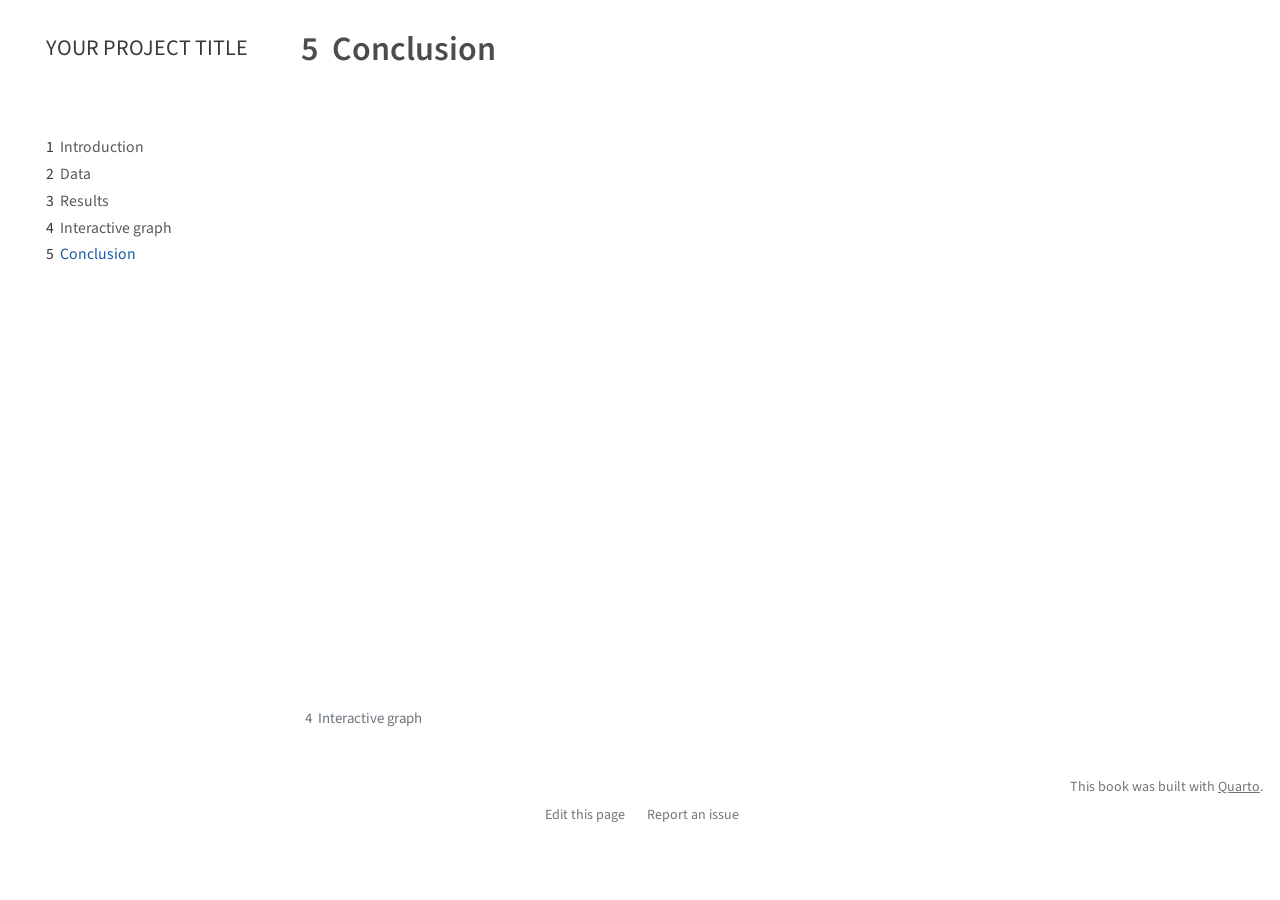
==== docs/conclusion.html @ 17966f96 "Initial commit" ====
<!DOCTYPE html>
<html xmlns="http://www.w3.org/1999/xhtml" lang="en" xml:lang="en"><head>

<meta charset="utf-8">
<meta name="generator" content="quarto-1.3.433">

<meta name="viewport" content="width=device-width, initial-scale=1.0, user-scalable=yes">


<title>YOUR PROJECT TITLE - 5&nbsp; Conclusion</title>
<style>
code{white-space: pre-wrap;}
span.smallcaps{font-variant: small-caps;}
div.columns{display: flex; gap: min(4vw, 1.5em);}
div.column{flex: auto; overflow-x: auto;}
div.hanging-indent{margin-left: 1.5em; text-indent: -1.5em;}
ul.task-list{list-style: none;}
ul.task-list li input[type="checkbox"] {
  width: 0.8em;
  margin: 0 0.8em 0.2em -1em; /* quarto-specific, see https://github.com/quarto-dev/quarto-cli/issues/4556 */ 
  vertical-align: middle;
}
</style>


<script src="site_libs/quarto-nav/quarto-nav.js"></script>
<script src="site_libs/quarto-nav/headroom.min.js"></script>
<script src="site_libs/clipboard/clipboard.min.js"></script>
<script src="site_libs/quarto-search/autocomplete.umd.js"></script>
<script src="site_libs/quarto-search/fuse.min.js"></script>
<script src="site_libs/quarto-search/quarto-search.js"></script>
<meta name="quarto:offset" content="./">
<link href="./d3graph.html" rel="prev">
<script src="site_libs/quarto-html/quarto.js"></script>
<script src="site_libs/quarto-html/popper.min.js"></script>
<script src="site_libs/quarto-html/tippy.umd.min.js"></script>
<script src="site_libs/quarto-html/anchor.min.js"></script>
<link href="site_libs/quarto-html/tippy.css" rel="stylesheet">
<link href="site_libs/quarto-html/quarto-syntax-highlighting.css" rel="stylesheet" id="quarto-text-highlighting-styles">
<script src="site_libs/bootstrap/bootstrap.min.js"></script>
<link href="site_libs/bootstrap/bootstrap-icons.css" rel="stylesheet">
<link href="site_libs/bootstrap/bootstrap.min.css" rel="stylesheet" id="quarto-bootstrap" data-mode="light">
<script id="quarto-search-options" type="application/json">{
  "location": "sidebar",
  "copy-button": false,
  "collapse-after": 3,
  "panel-placement": "start",
  "type": "textbox",
  "limit": 20,
  "language": {
    "search-no-results-text": "No results",
    "search-matching-documents-text": "matching documents",
    "search-copy-link-title": "Copy link to search",
    "search-hide-matches-text": "Hide additional matches",
    "search-more-match-text": "more match in this document",
    "search-more-matches-text": "more matches in this document",
    "search-clear-button-title": "Clear",
    "search-detached-cancel-button-title": "Cancel",
    "search-submit-button-title": "Submit",
    "search-label": "Search"
  }
}</script>


</head>

<body class="nav-sidebar floating">

<div id="quarto-search-results"></div>
  <header id="quarto-header" class="headroom fixed-top">
  <nav class="quarto-secondary-nav">
    <div class="container-fluid d-flex">
      <button type="button" class="quarto-btn-toggle btn" data-bs-toggle="collapse" data-bs-target="#quarto-sidebar,#quarto-sidebar-glass" aria-controls="quarto-sidebar" aria-expanded="false" aria-label="Toggle sidebar navigation" onclick="if (window.quartoToggleHeadroom) { window.quartoToggleHeadroom(); }">
        <i class="bi bi-layout-text-sidebar-reverse"></i>
      </button>
      <nav class="quarto-page-breadcrumbs" aria-label="breadcrumb"><ol class="breadcrumb"><li class="breadcrumb-item"><a href="./conclusion.html"><span class="chapter-number">5</span>&nbsp; <span class="chapter-title">Conclusion</span></a></li></ol></nav>
      <a class="flex-grow-1" role="button" data-bs-toggle="collapse" data-bs-target="#quarto-sidebar,#quarto-sidebar-glass" aria-controls="quarto-sidebar" aria-expanded="false" aria-label="Toggle sidebar navigation" onclick="if (window.quartoToggleHeadroom) { window.quartoToggleHeadroom(); }">      
      </a>
      <button type="button" class="btn quarto-search-button" aria-label="" onclick="window.quartoOpenSearch();">
        <i class="bi bi-search"></i>
      </button>
    </div>
  </nav>
</header>
<!-- content -->
<div id="quarto-content" class="quarto-container page-columns page-rows-contents page-layout-article">
<!-- sidebar -->
  <nav id="quarto-sidebar" class="sidebar collapse collapse-horizontal sidebar-navigation floating overflow-auto">
    <div class="pt-lg-2 mt-2 text-left sidebar-header">
    <div class="sidebar-title mb-0 py-0">
      <a href="./">YOUR PROJECT TITLE</a> 
        <div class="sidebar-tools-main">
    <a href="https://github.com/YOUR_GITHUB_ACCOUNT/REPO_NAME" rel="" title="Source Code" class="quarto-navigation-tool px-1" aria-label="Source Code"><i class="bi bi-github"></i></a>
</div>
    </div>
      </div>
        <div class="mt-2 flex-shrink-0 align-items-center">
        <div class="sidebar-search">
        <div id="quarto-search" class="" title="Search"></div>
        </div>
        </div>
    <div class="sidebar-menu-container"> 
    <ul class="list-unstyled mt-1">
        <li class="sidebar-item">
  <div class="sidebar-item-container"> 
  <a href="./index.html" class="sidebar-item-text sidebar-link">
 <span class="menu-text"><span class="chapter-number">1</span>&nbsp; <span class="chapter-title">Introduction</span></span></a>
  </div>
</li>
        <li class="sidebar-item">
  <div class="sidebar-item-container"> 
  <a href="./data.html" class="sidebar-item-text sidebar-link">
 <span class="menu-text"><span class="chapter-number">2</span>&nbsp; <span class="chapter-title">Data</span></span></a>
  </div>
</li>
        <li class="sidebar-item">
  <div class="sidebar-item-container"> 
  <a href="./results.html" class="sidebar-item-text sidebar-link">
 <span class="menu-text"><span class="chapter-number">3</span>&nbsp; <span class="chapter-title">Results</span></span></a>
  </div>
</li>
        <li class="sidebar-item">
  <div class="sidebar-item-container"> 
  <a href="./d3graph.html" class="sidebar-item-text sidebar-link">
 <span class="menu-text"><span class="chapter-number">4</span>&nbsp; <span class="chapter-title">Interactive graph</span></span></a>
  </div>
</li>
        <li class="sidebar-item">
  <div class="sidebar-item-container"> 
  <a href="./conclusion.html" class="sidebar-item-text sidebar-link active">
 <span class="menu-text"><span class="chapter-number">5</span>&nbsp; <span class="chapter-title">Conclusion</span></span></a>
  </div>
</li>
    </ul>
    </div>
</nav>
<div id="quarto-sidebar-glass" data-bs-toggle="collapse" data-bs-target="#quarto-sidebar,#quarto-sidebar-glass"></div>
<!-- margin-sidebar -->
    <div id="quarto-margin-sidebar" class="sidebar margin-sidebar">
        
    </div>
<!-- main -->
<main class="content" id="quarto-document-content">

<header id="title-block-header" class="quarto-title-block default">
<div class="quarto-title">
<h1 class="title"><span class="chapter-number">5</span>&nbsp; <span class="chapter-title">Conclusion</span></h1>
</div>



<div class="quarto-title-meta">

    
  
    
  </div>
  

</header>




</main> <!-- /main -->
<script id="quarto-html-after-body" type="application/javascript">
window.document.addEventListener("DOMContentLoaded", function (event) {
  const toggleBodyColorMode = (bsSheetEl) => {
    const mode = bsSheetEl.getAttribute("data-mode");
    const bodyEl = window.document.querySelector("body");
    if (mode === "dark") {
      bodyEl.classList.add("quarto-dark");
      bodyEl.classList.remove("quarto-light");
    } else {
      bodyEl.classList.add("quarto-light");
      bodyEl.classList.remove("quarto-dark");
    }
  }
  const toggleBodyColorPrimary = () => {
    const bsSheetEl = window.document.querySelector("link#quarto-bootstrap");
    if (bsSheetEl) {
      toggleBodyColorMode(bsSheetEl);
    }
  }
  toggleBodyColorPrimary();  
  const icon = "";
  const anchorJS = new window.AnchorJS();
  anchorJS.options = {
    placement: 'right',
    icon: icon
  };
  anchorJS.add('.anchored');
  const isCodeAnnotation = (el) => {
    for (const clz of el.classList) {
      if (clz.startsWith('code-annotation-')) {                     
        return true;
      }
    }
    return false;
  }
  const clipboard = new window.ClipboardJS('.code-copy-button', {
    text: function(trigger) {
      const codeEl = trigger.previousElementSibling.cloneNode(true);
      for (const childEl of codeEl.children) {
        if (isCodeAnnotation(childEl)) {
          childEl.remove();
        }
      }
      return codeEl.innerText;
    }
  });
  clipboard.on('success', function(e) {
    // button target
    const button = e.trigger;
    // don't keep focus
    button.blur();
    // flash "checked"
    button.classList.add('code-copy-button-checked');
    var currentTitle = button.getAttribute("title");
    button.setAttribute("title", "Copied!");
    let tooltip;
    if (window.bootstrap) {
      button.setAttribute("data-bs-toggle", "tooltip");
      button.setAttribute("data-bs-placement", "left");
      button.setAttribute("data-bs-title", "Copied!");
      tooltip = new bootstrap.Tooltip(button, 
        { trigger: "manual", 
          customClass: "code-copy-button-tooltip",
          offset: [0, -8]});
      tooltip.show();    
    }
    setTimeout(function() {
      if (tooltip) {
        tooltip.hide();
        button.removeAttribute("data-bs-title");
        button.removeAttribute("data-bs-toggle");
        button.removeAttribute("data-bs-placement");
      }
      button.setAttribute("title", currentTitle);
      button.classList.remove('code-copy-button-checked');
    }, 1000);
    // clear code selection
    e.clearSelection();
  });
  function tippyHover(el, contentFn) {
    const config = {
      allowHTML: true,
      content: contentFn,
      maxWidth: 500,
      delay: 100,
      arrow: false,
      appendTo: function(el) {
          return el.parentElement;
      },
      interactive: true,
      interactiveBorder: 10,
      theme: 'quarto',
      placement: 'bottom-start'
    };
    window.tippy(el, config); 
  }
  const noterefs = window.document.querySelectorAll('a[role="doc-noteref"]');
  for (var i=0; i<noterefs.length; i++) {
    const ref = noterefs[i];
    tippyHover(ref, function() {
      // use id or data attribute instead here
      let href = ref.getAttribute('data-footnote-href') || ref.getAttribute('href');
      try { href = new URL(href).hash; } catch {}
      const id = href.replace(/^#\/?/, "");
      const note = window.document.getElementById(id);
      return note.innerHTML;
    });
  }
      let selectedAnnoteEl;
      const selectorForAnnotation = ( cell, annotation) => {
        let cellAttr = 'data-code-cell="' + cell + '"';
        let lineAttr = 'data-code-annotation="' +  annotation + '"';
        const selector = 'span[' + cellAttr + '][' + lineAttr + ']';
        return selector;
      }
      const selectCodeLines = (annoteEl) => {
        const doc = window.document;
        const targetCell = annoteEl.getAttribute("data-target-cell");
        const targetAnnotation = annoteEl.getAttribute("data-target-annotation");
        const annoteSpan = window.document.querySelector(selectorForAnnotation(targetCell, targetAnnotation));
        const lines = annoteSpan.getAttribute("data-code-lines").split(",");
        const lineIds = lines.map((line) => {
          return targetCell + "-" + line;
        })
        let top = null;
        let height = null;
        let parent = null;
        if (lineIds.length > 0) {
            //compute the position of the single el (top and bottom and make a div)
            const el = window.document.getElementById(lineIds[0]);
            top = el.offsetTop;
            height = el.offsetHeight;
            parent = el.parentElement.parentElement;
          if (lineIds.length > 1) {
            const lastEl = window.document.getElementById(lineIds[lineIds.length - 1]);
            const bottom = lastEl.offsetTop + lastEl.offsetHeight;
            height = bottom - top;
          }
          if (top !== null && height !== null && parent !== null) {
            // cook up a div (if necessary) and position it 
            let div = window.document.getElementById("code-annotation-line-highlight");
            if (div === null) {
              div = window.document.createElement("div");
              div.setAttribute("id", "code-annotation-line-highlight");
              div.style.position = 'absolute';
              parent.appendChild(div);
            }
            div.style.top = top - 2 + "px";
            div.style.height = height + 4 + "px";
            let gutterDiv = window.document.getElementById("code-annotation-line-highlight-gutter");
            if (gutterDiv === null) {
              gutterDiv = window.document.createElement("div");
              gutterDiv.setAttribute("id", "code-annotation-line-highlight-gutter");
              gutterDiv.style.position = 'absolute';
              const codeCell = window.document.getElementById(targetCell);
              const gutter = codeCell.querySelector('.code-annotation-gutter');
              gutter.appendChild(gutterDiv);
            }
            gutterDiv.style.top = top - 2 + "px";
            gutterDiv.style.height = height + 4 + "px";
          }
          selectedAnnoteEl = annoteEl;
        }
      };
      const unselectCodeLines = () => {
        const elementsIds = ["code-annotation-line-highlight", "code-annotation-line-highlight-gutter"];
        elementsIds.forEach((elId) => {
          const div = window.document.getElementById(elId);
          if (div) {
            div.remove();
          }
        });
        selectedAnnoteEl = undefined;
      };
      // Attach click handler to the DT
      const annoteDls = window.document.querySelectorAll('dt[data-target-cell]');
      for (const annoteDlNode of annoteDls) {
        annoteDlNode.addEventListener('click', (event) => {
          const clickedEl = event.target;
          if (clickedEl !== selectedAnnoteEl) {
            unselectCodeLines();
            const activeEl = window.document.querySelector('dt[data-target-cell].code-annotation-active');
            if (activeEl) {
              activeEl.classList.remove('code-annotation-active');
            }
            selectCodeLines(clickedEl);
            clickedEl.classList.add('code-annotation-active');
          } else {
            // Unselect the line
            unselectCodeLines();
            clickedEl.classList.remove('code-annotation-active');
          }
        });
      }
  const findCites = (el) => {
    const parentEl = el.parentElement;
    if (parentEl) {
      const cites = parentEl.dataset.cites;
      if (cites) {
        return {
          el,
          cites: cites.split(' ')
        };
      } else {
        return findCites(el.parentElement)
      }
    } else {
      return undefined;
    }
  };
  var bibliorefs = window.document.querySelectorAll('a[role="doc-biblioref"]');
  for (var i=0; i<bibliorefs.length; i++) {
    const ref = bibliorefs[i];
    const citeInfo = findCites(ref);
    if (citeInfo) {
      tippyHover(citeInfo.el, function() {
        var popup = window.document.createElement('div');
        citeInfo.cites.forEach(function(cite) {
          var citeDiv = window.document.createElement('div');
          citeDiv.classList.add('hanging-indent');
          citeDiv.classList.add('csl-entry');
          var biblioDiv = window.document.getElementById('ref-' + cite);
          if (biblioDiv) {
            citeDiv.innerHTML = biblioDiv.innerHTML;
          }
          popup.appendChild(citeDiv);
        });
        return popup.innerHTML;
      });
    }
  }
});
</script>
<nav class="page-navigation">
  <div class="nav-page nav-page-previous">
      <a href="./d3graph.html" class="pagination-link">
        <i class="bi bi-arrow-left-short"></i> <span class="nav-page-text"><span class="chapter-number">4</span>&nbsp; <span class="chapter-title">Interactive graph</span></span>
      </a>          
  </div>
  <div class="nav-page nav-page-next">
  </div>
</nav>
</div> <!-- /content -->
<footer class="footer">
  <div class="nav-footer">
    <div class="nav-footer-left">
      &nbsp;
    </div>   
    <div class="nav-footer-center">
      &nbsp;
    <div class="toc-actions"><div><i class="bi bi-github"></i></div><div class="action-links"><p><a href="https://github.com/YOUR_GITHUB_ACCOUNT/REPO_NAME/edit/main/conclusion.qmd" class="toc-action">Edit this page</a></p><p><a href="https://github.com/YOUR_GITHUB_ACCOUNT/REPO_NAME/issues/new" class="toc-action">Report an issue</a></p></div></div></div>
    <div class="nav-footer-right">This book was built with <a href="https://quarto.org/">Quarto</a>.</div>
  </div>
</footer>



</body></html>
---- docs/site_libs/quarto-html/tippy.css ----
.tippy-box[data-animation=fade][data-state=hidden]{opacity:0}[data-tippy-root]{max-width:calc(100vw - 10px)}.tippy-box{position:relative;background-color:#333;color:#fff;border-radius:4px;font-size:14px;line-height:1.4;white-space:normal;outline:0;transition-property:transform,visibility,opacity}.tippy-box[data-placement^=top]>.tippy-arrow{bottom:0}.tippy-box[data-placement^=top]>.tippy-arrow:before{bottom:-7px;left:0;border-width:8px 8px 0;border-top-color:initial;transform-origin:center top}.tippy-box[data-placement^=bottom]>.tippy-arrow{top:0}.tippy-box[data-placement^=bottom]>.tippy-arrow:before{top:-7px;left:0;border-width:0 8px 8px;border-bottom-color:initial;transform-origin:center bottom}.tippy-box[data-placement^=left]>.tippy-arrow{right:0}.tippy-box[data-placement^=left]>.tippy-arrow:before{border-width:8px 0 8px 8px;border-left-color:initial;right:-7px;transform-origin:center left}.tippy-box[data-placement^=right]>.tippy-arrow{left:0}.tippy-box[data-placement^=right]>.tippy-arrow:before{left:-7px;border-width:8px 8px 8px 0;border-right-color:initial;transform-origin:center right}.tippy-box[data-inertia][data-state=visible]{transition-timing-function:cubic-bezier(.54,1.5,.38,1.11)}.tippy-arrow{width:16px;height:16px;color:#333}.tippy-arrow:before{content:"";position:absolute;border-color:transparent;border-style:solid}.tippy-content{position:relative;padding:5px 9px;z-index:1}
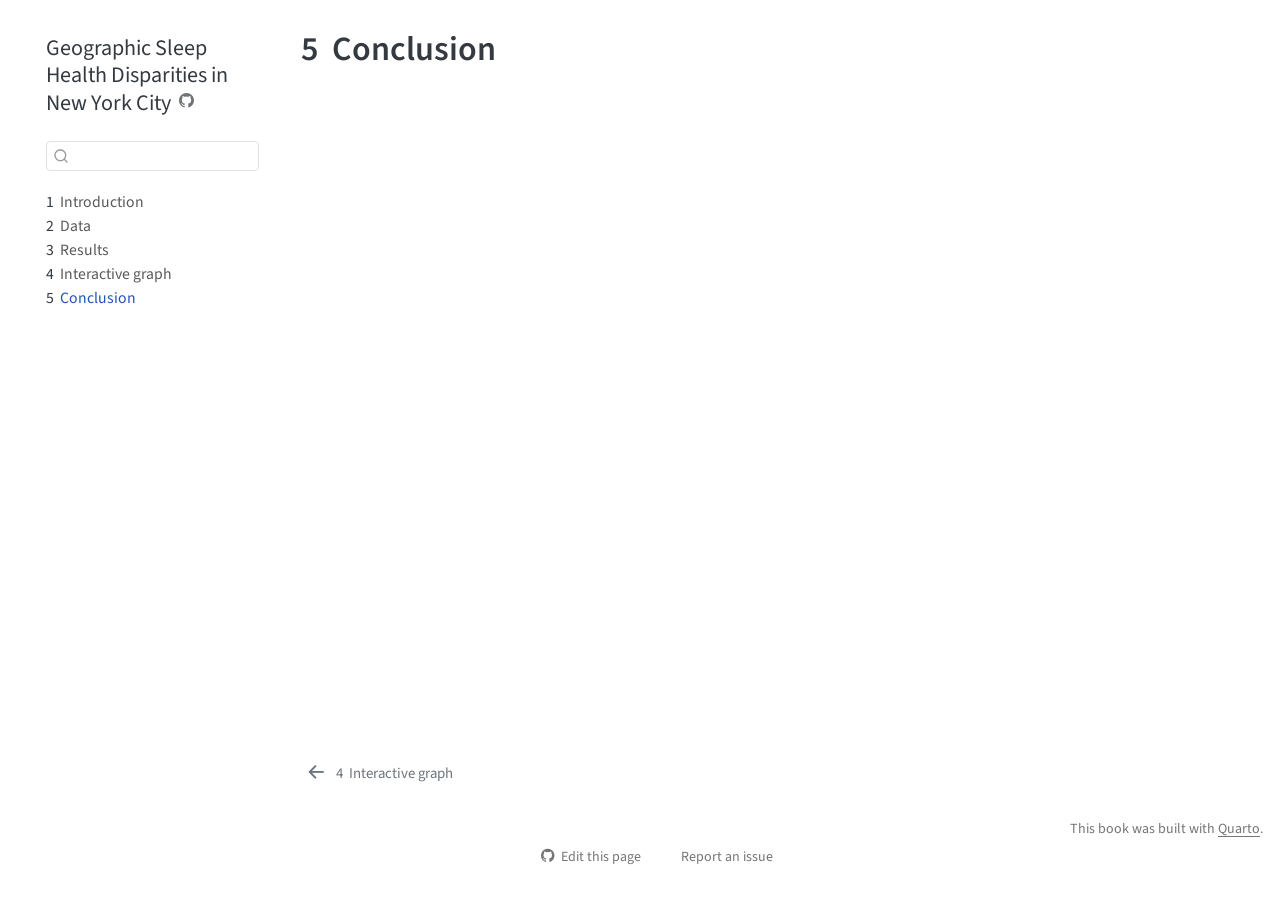
==== commit 84237b37: "initial render" ====
--- a/docs/conclusion.html
+++ b/docs/conclusion.html
@@ -2,12 +2,12 @@
 <html xmlns="http://www.w3.org/1999/xhtml" lang="en" xml:lang="en"><head>
 
 <meta charset="utf-8">
-<meta name="generator" content="quarto-1.3.433">
+<meta name="generator" content="quarto-1.5.57">
 
 <meta name="viewport" content="width=device-width, initial-scale=1.0, user-scalable=yes">
 
 
-<title>YOUR PROJECT TITLE - 5&nbsp; Conclusion</title>
+<title>5&nbsp; Conclusion – Geographic Sleep Health Disparities in New York City</title>
 <style>
 code{white-space: pre-wrap;}
 span.smallcaps{font-variant: small-caps;}
@@ -46,7 +46,13 @@
   "collapse-after": 3,
   "panel-placement": "start",
   "type": "textbox",
-  "limit": 20,
+  "limit": 50,
+  "keyboard-shortcut": [
+    "f",
+    "/",
+    "s"
+  ],
+  "show-item-context": false,
   "language": {
     "search-no-results-text": "No results",
     "search-matching-documents-text": "matching documents",
@@ -55,6 +61,7 @@
     "search-more-match-text": "more match in this document",
     "search-more-matches-text": "more matches in this document",
     "search-clear-button-title": "Clear",
+    "search-text-placeholder": "",
     "search-detached-cancel-button-title": "Cancel",
     "search-submit-button-title": "Submit",
     "search-label": "Search"
@@ -70,13 +77,13 @@
   <header id="quarto-header" class="headroom fixed-top">
   <nav class="quarto-secondary-nav">
     <div class="container-fluid d-flex">
-      <button type="button" class="quarto-btn-toggle btn" data-bs-toggle="collapse" data-bs-target="#quarto-sidebar,#quarto-sidebar-glass" aria-controls="quarto-sidebar" aria-expanded="false" aria-label="Toggle sidebar navigation" onclick="if (window.quartoToggleHeadroom) { window.quartoToggleHeadroom(); }">
+      <button type="button" class="quarto-btn-toggle btn" data-bs-toggle="collapse" role="button" data-bs-target=".quarto-sidebar-collapse-item" aria-controls="quarto-sidebar" aria-expanded="false" aria-label="Toggle sidebar navigation" onclick="if (window.quartoToggleHeadroom) { window.quartoToggleHeadroom(); }">
         <i class="bi bi-layout-text-sidebar-reverse"></i>
       </button>
-      <nav class="quarto-page-breadcrumbs" aria-label="breadcrumb"><ol class="breadcrumb"><li class="breadcrumb-item"><a href="./conclusion.html"><span class="chapter-number">5</span>&nbsp; <span class="chapter-title">Conclusion</span></a></li></ol></nav>
-      <a class="flex-grow-1" role="button" data-bs-toggle="collapse" data-bs-target="#quarto-sidebar,#quarto-sidebar-glass" aria-controls="quarto-sidebar" aria-expanded="false" aria-label="Toggle sidebar navigation" onclick="if (window.quartoToggleHeadroom) { window.quartoToggleHeadroom(); }">      
-      </a>
-      <button type="button" class="btn quarto-search-button" aria-label="" onclick="window.quartoOpenSearch();">
+        <nav class="quarto-page-breadcrumbs" aria-label="breadcrumb"><ol class="breadcrumb"><li class="breadcrumb-item"><a href="./conclusion.html"><span class="chapter-number">5</span>&nbsp; <span class="chapter-title">Conclusion</span></a></li></ol></nav>
+        <a class="flex-grow-1" role="navigation" data-bs-toggle="collapse" data-bs-target=".quarto-sidebar-collapse-item" aria-controls="quarto-sidebar" aria-expanded="false" aria-label="Toggle sidebar navigation" onclick="if (window.quartoToggleHeadroom) { window.quartoToggleHeadroom(); }">      
+        </a>
+      <button type="button" class="btn quarto-search-button" aria-label="Search" onclick="window.quartoOpenSearch();">
         <i class="bi bi-search"></i>
       </button>
     </div>
@@ -85,12 +92,12 @@
 <!-- content -->
 <div id="quarto-content" class="quarto-container page-columns page-rows-contents page-layout-article">
 <!-- sidebar -->
-  <nav id="quarto-sidebar" class="sidebar collapse collapse-horizontal sidebar-navigation floating overflow-auto">
+  <nav id="quarto-sidebar" class="sidebar collapse collapse-horizontal quarto-sidebar-collapse-item sidebar-navigation floating overflow-auto">
     <div class="pt-lg-2 mt-2 text-left sidebar-header">
     <div class="sidebar-title mb-0 py-0">
-      <a href="./">YOUR PROJECT TITLE</a> 
+      <a href="./">Geographic Sleep Health Disparities in New York City</a> 
         <div class="sidebar-tools-main">
-    <a href="https://github.com/YOUR_GITHUB_ACCOUNT/REPO_NAME" rel="" title="Source Code" class="quarto-navigation-tool px-1" aria-label="Source Code"><i class="bi bi-github"></i></a>
+    <a href="https://github.com/cj-concepcion/sleep-health" title="Source Code" class="quarto-navigation-tool px-1" aria-label="Source Code"><i class="bi bi-github"></i></a>
 </div>
     </div>
       </div>
@@ -134,9 +141,9 @@
     </ul>
     </div>
 </nav>
-<div id="quarto-sidebar-glass" data-bs-toggle="collapse" data-bs-target="#quarto-sidebar,#quarto-sidebar-glass"></div>
+<div id="quarto-sidebar-glass" class="quarto-sidebar-collapse-item" data-bs-toggle="collapse" data-bs-target=".quarto-sidebar-collapse-item"></div>
 <!-- margin-sidebar -->
-    <div id="quarto-margin-sidebar" class="sidebar margin-sidebar">
+    <div id="quarto-margin-sidebar" class="sidebar margin-sidebar zindex-bottom">
         
     </div>
 <!-- main -->
@@ -157,7 +164,9 @@
   </div>
   
 
+
 </header>
+
 
 
 
@@ -198,18 +207,7 @@
     }
     return false;
   }
-  const clipboard = new window.ClipboardJS('.code-copy-button', {
-    text: function(trigger) {
-      const codeEl = trigger.previousElementSibling.cloneNode(true);
-      for (const childEl of codeEl.children) {
-        if (isCodeAnnotation(childEl)) {
-          childEl.remove();
-        }
-      }
-      return codeEl.innerText;
-    }
-  });
-  clipboard.on('success', function(e) {
+  const onCopySuccess = function(e) {
     // button target
     const button = e.trigger;
     // don't keep focus
@@ -241,11 +239,50 @@
     }, 1000);
     // clear code selection
     e.clearSelection();
+  }
+  const getTextToCopy = function(trigger) {
+      const codeEl = trigger.previousElementSibling.cloneNode(true);
+      for (const childEl of codeEl.children) {
+        if (isCodeAnnotation(childEl)) {
+          childEl.remove();
+        }
+      }
+      return codeEl.innerText;
+  }
+  const clipboard = new window.ClipboardJS('.code-copy-button:not([data-in-quarto-modal])', {
+    text: getTextToCopy
   });
-  function tippyHover(el, contentFn) {
+  clipboard.on('success', onCopySuccess);
+  if (window.document.getElementById('quarto-embedded-source-code-modal')) {
+    // For code content inside modals, clipBoardJS needs to be initialized with a container option
+    // TODO: Check when it could be a function (https://github.com/zenorocha/clipboard.js/issues/860)
+    const clipboardModal = new window.ClipboardJS('.code-copy-button[data-in-quarto-modal]', {
+      text: getTextToCopy,
+      container: window.document.getElementById('quarto-embedded-source-code-modal')
+    });
+    clipboardModal.on('success', onCopySuccess);
+  }
+    var localhostRegex = new RegExp(/^(?:http|https):\/\/localhost\:?[0-9]*\//);
+    var mailtoRegex = new RegExp(/^mailto:/);
+      var filterRegex = new RegExp('/' + window.location.host + '/');
+    var isInternal = (href) => {
+        return filterRegex.test(href) || localhostRegex.test(href) || mailtoRegex.test(href);
+    }
+    // Inspect non-navigation links and adorn them if external
+ 	var links = window.document.querySelectorAll('a[href]:not(.nav-link):not(.navbar-brand):not(.toc-action):not(.sidebar-link):not(.sidebar-item-toggle):not(.pagination-link):not(.no-external):not([aria-hidden]):not(.dropdown-item):not(.quarto-navigation-tool):not(.about-link)');
+    for (var i=0; i<links.length; i++) {
+      const link = links[i];
+      if (!isInternal(link.href)) {
+        // undo the damage that might have been done by quarto-nav.js in the case of
+        // links that we want to consider external
+        if (link.dataset.originalHref !== undefined) {
+          link.href = link.dataset.originalHref;
+        }
+      }
+    }
+  function tippyHover(el, contentFn, onTriggerFn, onUntriggerFn) {
     const config = {
       allowHTML: true,
-      content: contentFn,
       maxWidth: 500,
       delay: 100,
       arrow: false,
@@ -255,8 +292,17 @@
       interactive: true,
       interactiveBorder: 10,
       theme: 'quarto',
-      placement: 'bottom-start'
+      placement: 'bottom-start',
     };
+    if (contentFn) {
+      config.content = contentFn;
+    }
+    if (onTriggerFn) {
+      config.onTrigger = onTriggerFn;
+    }
+    if (onUntriggerFn) {
+      config.onUntrigger = onUntriggerFn;
+    }
     window.tippy(el, config); 
   }
   const noterefs = window.document.querySelectorAll('a[role="doc-noteref"]');
@@ -268,7 +314,130 @@
       try { href = new URL(href).hash; } catch {}
       const id = href.replace(/^#\/?/, "");
       const note = window.document.getElementById(id);
-      return note.innerHTML;
+      if (note) {
+        return note.innerHTML;
+      } else {
+        return "";
+      }
+    });
+  }
+  const xrefs = window.document.querySelectorAll('a.quarto-xref');
+  const processXRef = (id, note) => {
+    // Strip column container classes
+    const stripColumnClz = (el) => {
+      el.classList.remove("page-full", "page-columns");
+      if (el.children) {
+        for (const child of el.children) {
+          stripColumnClz(child);
+        }
+      }
+    }
+    stripColumnClz(note)
+    if (id === null || id.startsWith('sec-')) {
+      // Special case sections, only their first couple elements
+      const container = document.createElement("div");
+      if (note.children && note.children.length > 2) {
+        container.appendChild(note.children[0].cloneNode(true));
+        for (let i = 1; i < note.children.length; i++) {
+          const child = note.children[i];
+          if (child.tagName === "P" && child.innerText === "") {
+            continue;
+          } else {
+            container.appendChild(child.cloneNode(true));
+            break;
+          }
+        }
+        if (window.Quarto?.typesetMath) {
+          window.Quarto.typesetMath(container);
+        }
+        return container.innerHTML
+      } else {
+        if (window.Quarto?.typesetMath) {
+          window.Quarto.typesetMath(note);
+        }
+        return note.innerHTML;
+      }
+    } else {
+      // Remove any anchor links if they are present
+      const anchorLink = note.querySelector('a.anchorjs-link');
+      if (anchorLink) {
+        anchorLink.remove();
+      }
+      if (window.Quarto?.typesetMath) {
+        window.Quarto.typesetMath(note);
+      }
+      // TODO in 1.5, we should make sure this works without a callout special case
+      if (note.classList.contains("callout")) {
+        return note.outerHTML;
+      } else {
+        return note.innerHTML;
+      }
+    }
+  }
+  for (var i=0; i<xrefs.length; i++) {
+    const xref = xrefs[i];
+    tippyHover(xref, undefined, function(instance) {
+      instance.disable();
+      let url = xref.getAttribute('href');
+      let hash = undefined; 
+      if (url.startsWith('#')) {
+        hash = url;
+      } else {
+        try { hash = new URL(url).hash; } catch {}
+      }
+      if (hash) {
+        const id = hash.replace(/^#\/?/, "");
+        const note = window.document.getElementById(id);
+        if (note !== null) {
+          try {
+            const html = processXRef(id, note.cloneNode(true));
+            instance.setContent(html);
+          } finally {
+            instance.enable();
+            instance.show();
+          }
+        } else {
+          // See if we can fetch this
+          fetch(url.split('#')[0])
+          .then(res => res.text())
+          .then(html => {
+            const parser = new DOMParser();
+            const htmlDoc = parser.parseFromString(html, "text/html");
+            const note = htmlDoc.getElementById(id);
+            if (note !== null) {
+              const html = processXRef(id, note);
+              instance.setContent(html);
+            } 
+          }).finally(() => {
+            instance.enable();
+            instance.show();
+          });
+        }
+      } else {
+        // See if we can fetch a full url (with no hash to target)
+        // This is a special case and we should probably do some content thinning / targeting
+        fetch(url)
+        .then(res => res.text())
+        .then(html => {
+          const parser = new DOMParser();
+          const htmlDoc = parser.parseFromString(html, "text/html");
+          const note = htmlDoc.querySelector('main.content');
+          if (note !== null) {
+            // This should only happen for chapter cross references
+            // (since there is no id in the URL)
+            // remove the first header
+            if (note.children.length > 0 && note.children[0].tagName === "HEADER") {
+              note.children[0].remove();
+            }
+            const html = processXRef(null, note);
+            instance.setContent(html);
+          } 
+        }).finally(() => {
+          instance.enable();
+          instance.show();
+        });
+      }
+    }, function(instance) {
     });
   }
       let selectedAnnoteEl;
@@ -312,6 +481,7 @@
             }
             div.style.top = top - 2 + "px";
             div.style.height = height + 4 + "px";
+            div.style.left = 0;
             let gutterDiv = window.document.getElementById("code-annotation-line-highlight-gutter");
             if (gutterDiv === null) {
               gutterDiv = window.document.createElement("div");
@@ -337,6 +507,32 @@
         });
         selectedAnnoteEl = undefined;
       };
+        // Handle positioning of the toggle
+    window.addEventListener(
+      "resize",
+      throttle(() => {
+        elRect = undefined;
+        if (selectedAnnoteEl) {
+          selectCodeLines(selectedAnnoteEl);
+        }
+      }, 10)
+    );
+    function throttle(fn, ms) {
+    let throttle = false;
+    let timer;
+      return (...args) => {
+        if(!throttle) { // first call gets through
+            fn.apply(this, args);
+            throttle = true;
+        } else { // all the others get throttled
+            if(timer) clearTimeout(timer); // cancel #2
+            timer = setTimeout(() => {
+              fn.apply(this, args);
+              timer = throttle = false;
+            }, ms);
+        }
+      };
+    }
       // Attach click handler to the DT
       const annoteDls = window.document.querySelectorAll('dt[data-target-cell]');
       for (const annoteDlNode of annoteDls) {
@@ -398,7 +594,7 @@
 </script>
 <nav class="page-navigation">
   <div class="nav-page nav-page-previous">
-      <a href="./d3graph.html" class="pagination-link">
+      <a href="./d3graph.html" class="pagination-link" aria-label="Interactive graph">
         <i class="bi bi-arrow-left-short"></i> <span class="nav-page-text"><span class="chapter-number">4</span>&nbsp; <span class="chapter-title">Interactive graph</span></span>
       </a>          
   </div>
@@ -413,11 +609,14 @@
     </div>   
     <div class="nav-footer-center">
       &nbsp;
-    <div class="toc-actions"><div><i class="bi bi-github"></i></div><div class="action-links"><p><a href="https://github.com/YOUR_GITHUB_ACCOUNT/REPO_NAME/edit/main/conclusion.qmd" class="toc-action">Edit this page</a></p><p><a href="https://github.com/YOUR_GITHUB_ACCOUNT/REPO_NAME/issues/new" class="toc-action">Report an issue</a></p></div></div></div>
-    <div class="nav-footer-right">This book was built with <a href="https://quarto.org/">Quarto</a>.</div>
+    <div class="toc-actions"><ul><li><a href="https://github.com/cj-concepcion/sleep-health/edit/main/conclusion.qmd" class="toc-action"><i class="bi bi-github"></i>Edit this page</a></li><li><a href="https://github.com/cj-concepcion/sleep-health/issues/new" class="toc-action"><i class="bi empty"></i>Report an issue</a></li></ul></div></div>
+    <div class="nav-footer-right">
+<p>This book was built with <a href="https://quarto.org/">Quarto</a>.</p>
+</div>
   </div>
 </footer>
 
 
 
+
 </body></html>
--- a/docs/site_libs/quarto-html/quarto-syntax-highlighting.css
+++ b/docs/site_libs/quarto-html/quarto-syntax-highlighting.css
@@ -0,0 +1,205 @@
+/* quarto syntax highlight colors */
+:root {
+  --quarto-hl-ot-color: #003B4F;
+  --quarto-hl-at-color: #657422;
+  --quarto-hl-ss-color: #20794D;
+  --quarto-hl-an-color: #5E5E5E;
+  --quarto-hl-fu-color: #4758AB;
+  --quarto-hl-st-color: #20794D;
+  --quarto-hl-cf-color: #003B4F;
+  --quarto-hl-op-color: #5E5E5E;
+  --quarto-hl-er-color: #AD0000;
+  --quarto-hl-bn-color: #AD0000;
+  --quarto-hl-al-color: #AD0000;
+  --quarto-hl-va-color: #111111;
+  --quarto-hl-bu-color: inherit;
+  --quarto-hl-ex-color: inherit;
+  --quarto-hl-pp-color: #AD0000;
+  --quarto-hl-in-color: #5E5E5E;
+  --quarto-hl-vs-color: #20794D;
+  --quarto-hl-wa-color: #5E5E5E;
+  --quarto-hl-do-color: #5E5E5E;
+  --quarto-hl-im-color: #00769E;
+  --quarto-hl-ch-color: #20794D;
+  --quarto-hl-dt-color: #AD0000;
+  --quarto-hl-fl-color: #AD0000;
+  --quarto-hl-co-color: #5E5E5E;
+  --quarto-hl-cv-color: #5E5E5E;
+  --quarto-hl-cn-color: #8f5902;
+  --quarto-hl-sc-color: #5E5E5E;
+  --quarto-hl-dv-color: #AD0000;
+  --quarto-hl-kw-color: #003B4F;
+}
+
+/* other quarto variables */
+:root {
+  --quarto-font-monospace: SFMono-Regular, Menlo, Monaco, Consolas, "Liberation Mono", "Courier New", monospace;
+}
+
+pre > code.sourceCode > span {
+  color: #003B4F;
+}
+
+code span {
+  color: #003B4F;
+}
+
+code.sourceCode > span {
+  color: #003B4F;
+}
+
+div.sourceCode,
+div.sourceCode pre.sourceCode {
+  color: #003B4F;
+}
+
+code span.ot {
+  color: #003B4F;
+  font-style: inherit;
+}
+
+code span.at {
+  color: #657422;
+  font-style: inherit;
+}
+
+code span.ss {
+  color: #20794D;
+  font-style: inherit;
+}
+
+code span.an {
+  color: #5E5E5E;
+  font-style: inherit;
+}
+
+code span.fu {
+  color: #4758AB;
+  font-style: inherit;
+}
+
+code span.st {
+  color: #20794D;
+  font-style: inherit;
+}
+
+code span.cf {
+  color: #003B4F;
+  font-weight: bold;
+  font-style: inherit;
+}
+
+code span.op {
+  color: #5E5E5E;
+  font-style: inherit;
+}
+
+code span.er {
+  color: #AD0000;
+  font-style: inherit;
+}
+
+code span.bn {
+  color: #AD0000;
+  font-style: inherit;
+}
+
+code span.al {
+  color: #AD0000;
+  font-style: inherit;
+}
+
+code span.va {
+  color: #111111;
+  font-style: inherit;
+}
+
+code span.bu {
+  font-style: inherit;
+}
+
+code span.ex {
+  font-style: inherit;
+}
+
+code span.pp {
+  color: #AD0000;
+  font-style: inherit;
+}
+
+code span.in {
+  color: #5E5E5E;
+  font-style: inherit;
+}
+
+code span.vs {
+  color: #20794D;
+  font-style: inherit;
+}
+
+code span.wa {
+  color: #5E5E5E;
+  font-style: italic;
+}
+
+code span.do {
+  color: #5E5E5E;
+  font-style: italic;
+}
+
+code span.im {
+  color: #00769E;
+  font-style: inherit;
+}
+
+code span.ch {
+  color: #20794D;
+  font-style: inherit;
+}
+
+code span.dt {
+  color: #AD0000;
+  font-style: inherit;
+}
+
+code span.fl {
+  color: #AD0000;
+  font-style: inherit;
+}
+
+code span.co {
+  color: #5E5E5E;
+  font-style: inherit;
+}
+
+code span.cv {
+  color: #5E5E5E;
+  font-style: italic;
+}
+
+code span.cn {
+  color: #8f5902;
+  font-style: inherit;
+}
+
+code span.sc {
+  color: #5E5E5E;
+  font-style: inherit;
+}
+
+code span.dv {
+  color: #AD0000;
+  font-style: inherit;
+}
+
+code span.kw {
+  color: #003B4F;
+  font-weight: bold;
+  font-style: inherit;
+}
+
+.prevent-inlining {
+  content: "</";
+}
+
+/*# sourceMappingURL=debc5d5d77c3f9108843748ff7464032.css.map */
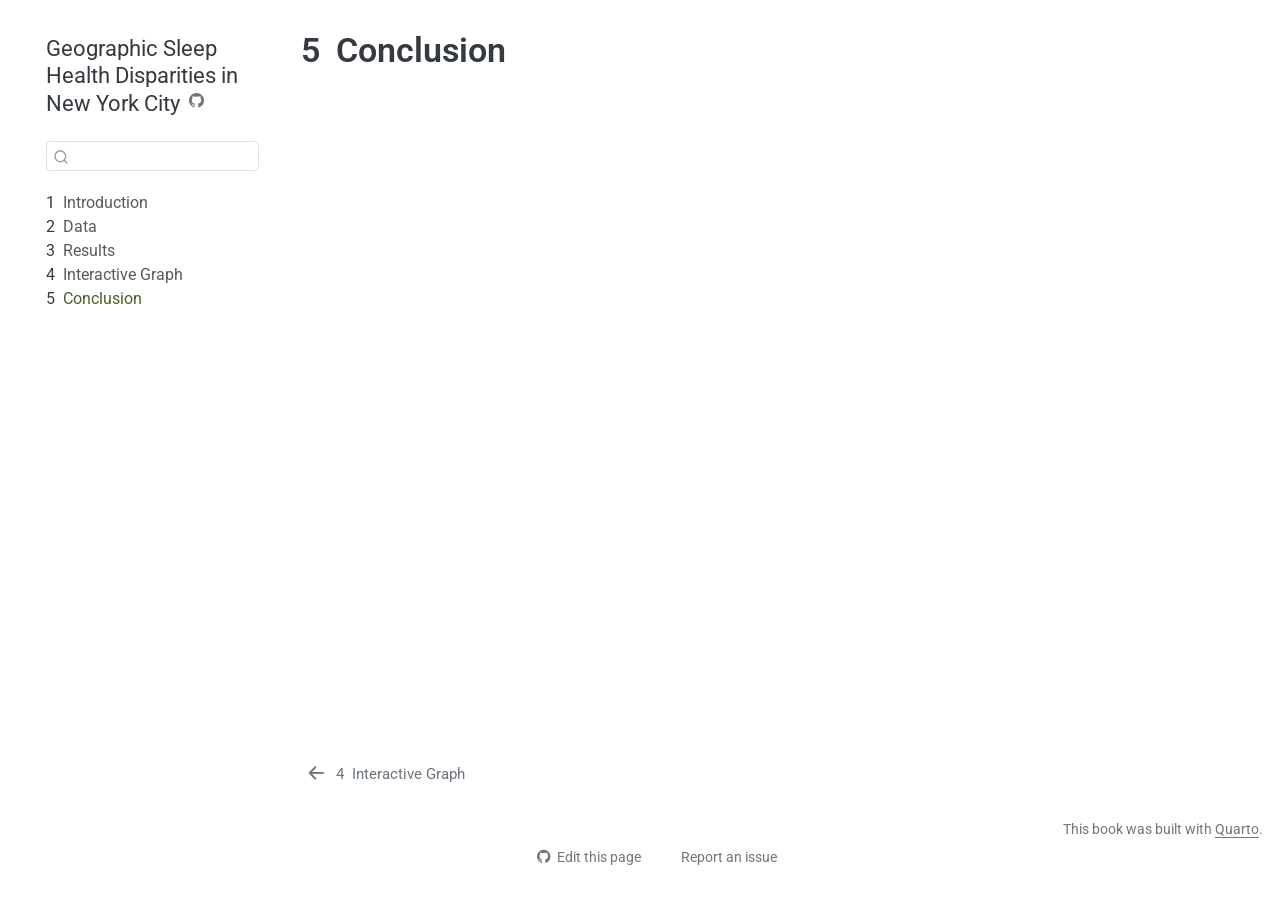
==== commit 5f2f6669: "initial d3 commit" ====
--- a/docs/conclusion.html
+++ b/docs/conclusion.html
@@ -67,6 +67,13 @@
     "search-label": "Search"
   }
 }</script>
+<style>
+iframe {
+  width: 100%;
+  height: 600px;
+  border: none;
+}
+</style>
 
 
 </head>
@@ -129,7 +136,7 @@
         <li class="sidebar-item">
   <div class="sidebar-item-container"> 
   <a href="./d3graph.html" class="sidebar-item-text sidebar-link">
- <span class="menu-text"><span class="chapter-number">4</span>&nbsp; <span class="chapter-title">Interactive graph</span></span></a>
+ <span class="menu-text"><span class="chapter-number">4</span>&nbsp; <span class="chapter-title">Interactive Graph</span></span></a>
   </div>
 </li>
         <li class="sidebar-item">
@@ -594,8 +601,8 @@
 </script>
 <nav class="page-navigation">
   <div class="nav-page nav-page-previous">
-      <a href="./d3graph.html" class="pagination-link" aria-label="Interactive graph">
-        <i class="bi bi-arrow-left-short"></i> <span class="nav-page-text"><span class="chapter-number">4</span>&nbsp; <span class="chapter-title">Interactive graph</span></span>
+      <a href="./d3graph.html" class="pagination-link" aria-label="Interactive Graph">
+        <i class="bi bi-arrow-left-short"></i> <span class="nav-page-text"><span class="chapter-number">4</span>&nbsp; <span class="chapter-title">Interactive Graph</span></span>
       </a>          
   </div>
   <div class="nav-page nav-page-next">
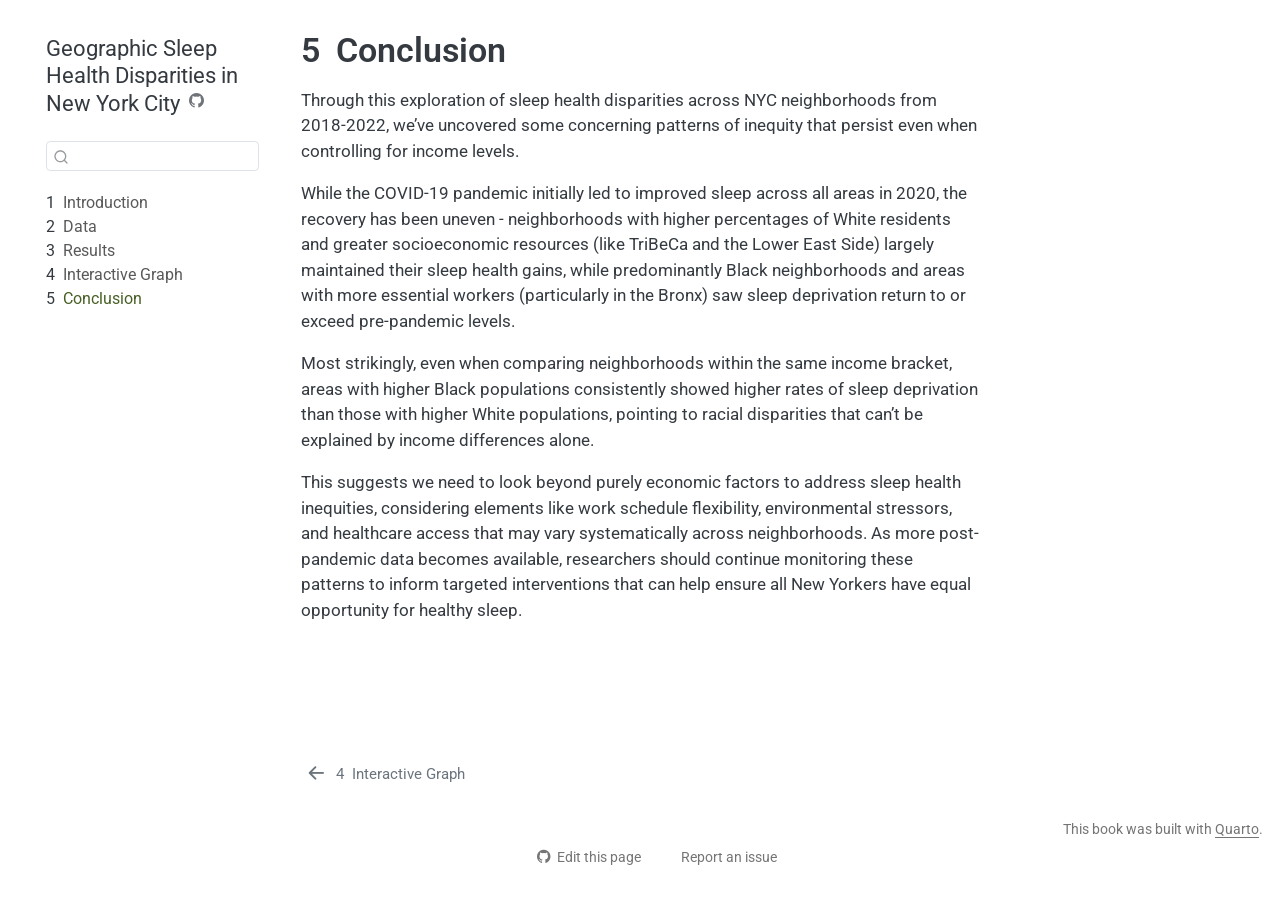
==== commit 84c865fd: "final submission commit" ====
--- a/docs/conclusion.html
+++ b/docs/conclusion.html
@@ -175,6 +175,10 @@
 </header>
 
 
+<p>Through this exploration of sleep health disparities across NYC neighborhoods from 2018-2022, we’ve uncovered some concerning patterns of inequity that persist even when controlling for income levels.</p>
+<p>While the COVID-19 pandemic initially led to improved sleep across all areas in 2020, the recovery has been uneven - neighborhoods with higher percentages of White residents and greater socioeconomic resources (like TriBeCa and the Lower East Side) largely maintained their sleep health gains, while predominantly Black neighborhoods and areas with more essential workers (particularly in the Bronx) saw sleep deprivation return to or exceed pre-pandemic levels.</p>
+<p>Most strikingly, even when comparing neighborhoods within the same income bracket, areas with higher Black populations consistently showed higher rates of sleep deprivation than those with higher White populations, pointing to racial disparities that can’t be explained by income differences alone.</p>
+<p>This suggests we need to look beyond purely economic factors to address sleep health inequities, considering elements like work schedule flexibility, environmental stressors, and healthcare access that may vary systematically across neighborhoods. As more post-pandemic data becomes available, researchers should continue monitoring these patterns to inform targeted interventions that can help ensure all New Yorkers have equal opportunity for healthy sleep.</p>
 
 
 
